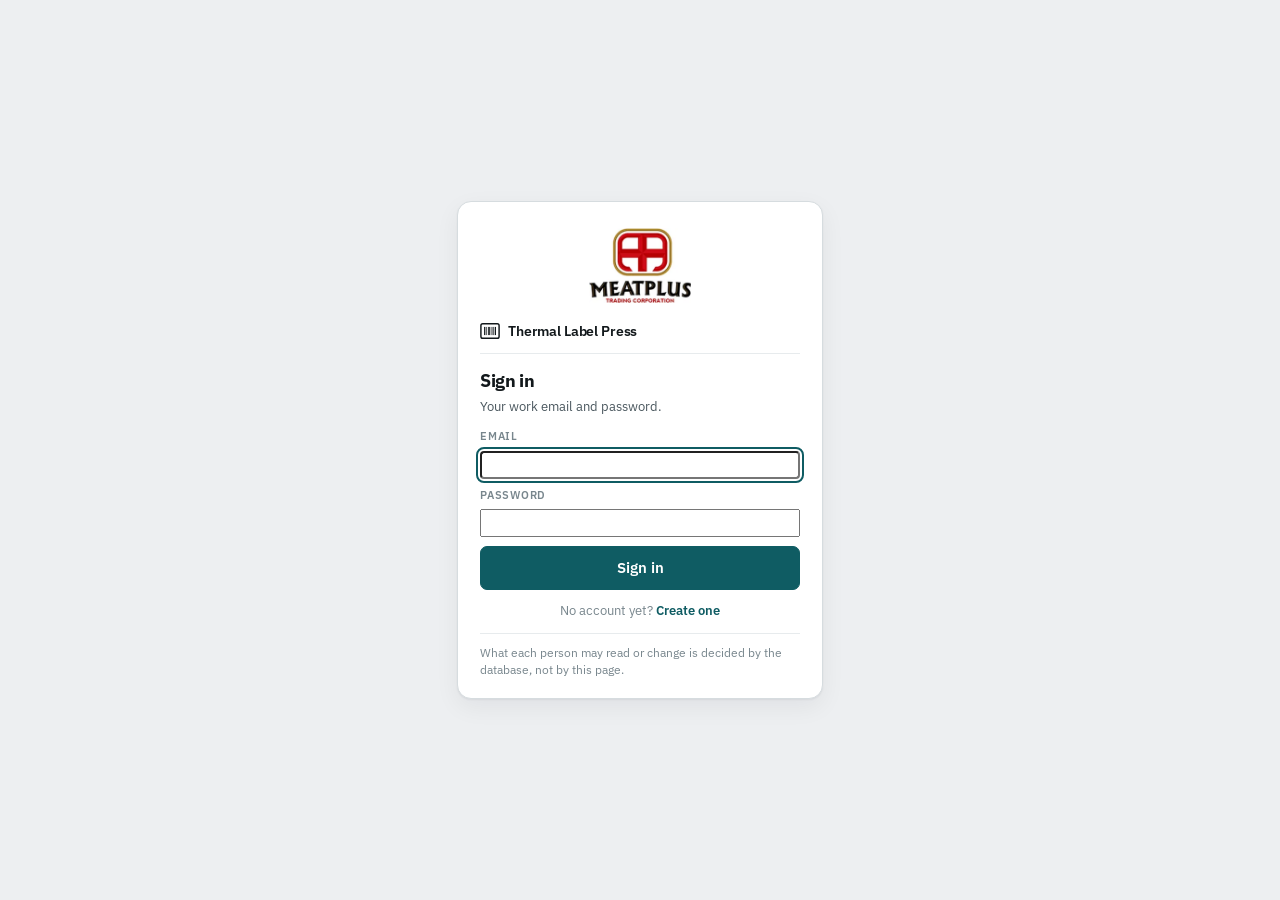
==== index.html @ 245c42df "Add GS1-128, EAN-13, EAN-8, UPC-A, ITF-14 and a GS1 Digital Link QR GS1-128 is the useful one for a " ====
<!doctype html>
<html lang="en">
<head>
<meta charset="utf-8">
<meta name="viewport" content="width=device-width, initial-scale=1">
<title>Thermal Label Press</title>
<meta name="description" content="Customer-based barcode label generator — Code 128, GS1-128, EAN, UPC, ITF-14 and QR — for Zebra and Godex thermal printers.">
<meta name="theme-color" content="#0F5C63">
<link rel="preconnect" href="https://fonts.googleapis.com">
<link rel="preconnect" href="https://fonts.gstatic.com" crossorigin>
<link rel="stylesheet" href="https://fonts.googleapis.com/css2?family=Courier+Prime:wght@700&family=IBM+Plex+Mono:wght@400;500;600;700&family=IBM+Plex+Sans:wght@400;500;600;700&display=swap">
<link rel="stylesheet" href="styles.css">
<link rel="icon" href="data:image/svg+xml,%3Csvg xmlns='http://www.w3.org/2000/svg' viewBox='0 0 22 22'%3E%3Crect width='22' height='22' rx='4' fill='%230F5C63'/%3E%3Cg fill='white'%3E%3Crect x='4.5' y='5' width='1.6' height='12'/%3E%3Crect x='7.2' y='5' width='0.9' height='12'/%3E%3Crect x='9.2' y='5' width='2' height='12'/%3E%3Crect x='12.2' y='5' width='0.9' height='12'/%3E%3Crect x='14.2' y='5' width='1.3' height='12'/%3E%3Crect x='16.6' y='5' width='1.6' height='12'/%3E%3C/g%3E%3C/svg%3E">
</head>
<body class="locked">
<header class="bar">
  <div class="brand">
    <svg width="22" height="22" viewBox="0 0 22 22" aria-hidden="true">
      <rect x="1" y="3" width="20" height="16" rx="2" fill="none" stroke="currentColor" stroke-width="1.6"/>
      <g fill="currentColor">
        <rect x="4.5" y="6.5" width="1.4" height="9"/><rect x="7" y="6.5" width="0.8" height="9"/>
        <rect x="9" y="6.5" width="1.8" height="9"/><rect x="11.8" y="6.5" width="0.8" height="9"/>
        <rect x="13.8" y="6.5" width="1.2" height="9"/><rect x="16.2" y="6.5" width="1.4" height="9"/>
      </g>
    </svg>
    <span>Thermal Label Press</span>
    <span class="sub">Code 128 · GS1 · QR</span>
  </div>
  <nav class="tabs" role="tablist">
    <button role="tab" aria-selected="true" data-tab="print">Print</button>
    <button role="tab" aria-selected="false" data-tab="products">Products <span class="badge" id="pend-prod" hidden></span></button>
    <button role="tab" aria-selected="false" data-tab="customers">Customers <span class="badge" id="pend-cust" hidden></span></button>
    <button role="tab" aria-selected="false" data-tab="log">Print log</button>
    <button role="tab" aria-selected="false" data-tab="setup" data-admin="1">Label setup</button>
    <button role="tab" aria-selected="false" data-tab="users" data-admin="1">Users</button>
  </nav>
  <div class="who" id="who">
    <span class="whoName" id="who-name"></span>
    <span class="chip" id="who-role"></span>
    <button class="btn ghost tiny" id="b-refresh" title="Reload from the database">Refresh</button>
    <button class="btn ghost tiny" id="b-lock" title="Lock the station">Lock</button>
    <button class="btn ghost tiny" id="b-signout">Sign out</button>
  </div>
</header>

<!-- ============ SIGN IN ============ -->
<div id="gate" hidden>
  <div class="gateCard">
    <div class="gateLogo"><img src="meatplus.webp" alt="Meatplus Trading Corporation" width="220" height="162"></div>
    <div class="gateBrand">
      <svg width="26" height="26" viewBox="0 0 22 22" aria-hidden="true">
        <rect x="1" y="3" width="20" height="16" rx="2" fill="none" stroke="currentColor" stroke-width="1.6"/>
        <g fill="currentColor">
          <rect x="4.5" y="6.5" width="1.4" height="9"/><rect x="7" y="6.5" width="0.8" height="9"/>
          <rect x="9" y="6.5" width="1.8" height="9"/><rect x="11.8" y="6.5" width="0.8" height="9"/>
          <rect x="13.8" y="6.5" width="1.2" height="9"/><rect x="16.2" y="6.5" width="1.4" height="9"/>
        </g>
      </svg>
      <span>Thermal Label Press</span>
    </div>

    <form id="login-panel" hidden autocomplete="on">
      <h1>Sign in</h1>
      <p class="gateNote">Your work email and password.</p>
      <div class="field"><label for="li-email">Email</label><input type="email" id="li-email" autocomplete="username" required></div>
      <div class="field"><label for="li-pass">Password</label><input type="password" id="li-pass" autocomplete="current-password" required></div>
      <div class="gateMsg" id="li-msg"></div>
      <button class="btn primary wide" type="submit">Sign in</button>
      <p class="gateSwap">No account yet? <a href="#" data-gate="signup">Create one</a></p>
    </form>

    <form id="signup-panel" hidden autocomplete="on">
      <h1>Create your account</h1>
      <p class="gateNote">Your name goes on every label run you print.</p>
      <div class="field"><label for="su-name">Your name</label><input type="text" id="su-name" autocomplete="name" required></div>
      <div class="field"><label for="su-email">Work email</label><input type="email" id="su-email" autocomplete="username" required></div>
      <div class="field"><label for="su-pass">Password</label><input type="password" id="su-pass" autocomplete="new-password" required></div>
      <div class="field"><label for="su-pass2">Repeat it</label><input type="password" id="su-pass2" autocomplete="new-password" required></div>
      <div class="gateMsg" id="su-msg"></div>
      <button class="btn primary wide" type="submit">Create account</button>
      <p class="gateSwap">Already have one? <a href="#" data-gate="login">Sign in</a></p>
    </form>

    <div id="pending-panel" hidden>
      <h1>Waiting for approval</h1>
      <p class="gateNote">You are signed in as <b id="pending-who"></b>, but no role has been set yet.
        Ask an administrator to give you one on the Users tab.</p>
      <button class="btn wide" id="b-pending-out">Sign out</button>
    </div>

    <p class="gateFoot">What each person may read or change is decided by the database, not by this page.</p>
  </div>
</div>

<main class="wrap">

<!-- ============ PRINT ============ -->
<section class="panel on" id="p-print">
<div class="split">

  <div>
    <div class="card">
      <h2>Label content</h2>
      <div class="body">
        <div class="grid2">
          <div class="field span2">
            <label for="f-cust">Customer</label>
            <div class="custRow"><select id="f-cust"></select><span id="f-cust-mark"></span></div>
            <span class="hint">Every product belongs to a customer. Choosing one narrows the product list and is recorded in the print log — customer details never appear on the label.</span>
          </div>
          <div class="field span2">
            <label for="f-pick">Product</label>
            <select id="f-pick"></select>
            <span class="hint">Pick a saved product to fill the name, size and barcode. Choose “Custom entry” to type a one-off label.</span>
          </div>
          <div class="field span2">
            <label for="f-name">Product name</label>
            <input type="text" id="f-name" placeholder="AllJoy Chicken Liver">
          </div>
          <div class="field">
            <label for="f-size">Pack size</label>
            <input type="text" id="f-size" placeholder="250g">
          </div>
          <div class="field">
            <label for="f-code">Barcode number</label>
            <input type="text" id="f-code" class="mono" placeholder="39012472" inputmode="numeric">
          </div>
          <div class="field">
            <label for="f-sym">Code type</label>
            <select id="f-sym">
              <optgroup label="Bars">
                <option value="c128">Code 128 — the bars on the sample label</option>
                <option value="gs1128">GS1-128 — Code 128 carrying the dates and batch</option>
                <option value="ean13">EAN-13 — retail checkout</option>
                <option value="ean8">EAN-8 — retail checkout, small packs</option>
                <option value="upca">UPC-A — retail checkout, North America</option>
                <option value="itf14">ITF-14 — shipping cartons</option>
              </optgroup>
              <optgroup label="Square">
                <option value="qr">QR Code — a square, readable by phone</option>
                <option value="qrdl">QR Code · GS1 Digital Link — ready for 2D at the till</option>
              </optgroup>
            </select>
            <span class="hint">All of them carry the same number.<span data-admin="1"> Remembered against the customer selected above.</span><span data-op="1"> Used for this run; an administrator sets what a customer normally gets.</span></span>
          </div>
          <div class="field" id="fld-batch">
            <label for="f-batch">Batch or lot <span class="opt">optional</span></label>
            <input type="text" id="f-batch" class="mono" placeholder="L2608A" maxlength="20">
            <span class="hint">Goes into the barcode as (10) alongside the dates, so a scan captures it. Not printed as text.</span>
          </div>
          <div class="field">
            <label for="f-pd">Production date</label>
            <input type="date" id="f-pd">
            <div class="row"><button class="btn tiny" data-pd="today">Today</button></div>
          </div>
          <div class="field">
            <label for="f-ed">Expiry date</label>
            <input type="date" id="f-ed">
            <div class="row">
              <button class="btn tiny" data-shelf="3">+3 mo</button>
              <button class="btn tiny" data-shelf="6">+6 mo</button>
              <button class="btn tiny" data-shelf="12">+1 yr</button>
              <button class="btn tiny" data-shelf="24">+2 yr</button>
            </div>
          </div>
          <div class="field">
            <label for="f-copies">Copies</label>
            <input type="number" id="f-copies" value="1" min="1" max="500" class="mono">
          </div>
          <div class="field">
            <span class="lbl">Catalog</span>
            <button class="btn" id="b-save">Save to products</button>
          </div>
        </div>
      </div>
    </div>

    <div class="card">
      <h2>Print queue <span class="count" id="q-count">0 labels</span></h2>
      <div id="q-list"><div class="empty">Nothing queued. Add labels here to print several products in one run.</div></div>
      <div class="body row" style="border-top:1px solid var(--line-2)">
        <button class="btn primary" id="b-printq">Print queue</button>
        <button class="btn" id="b-addq">Add current label</button>
        <button class="btn ghost danger" id="b-clearq">Clear</button>
      </div>
    </div>

    <div class="card">
      <h2>Printer command · ZPL</h2>
      <div class="body">
        <pre class="zpl" id="zpl"></pre>
        <div class="row" style="margin-top:12px">
          <button class="btn" id="b-copyzpl">Copy ZPL</button>
          <button class="btn" id="b-dlzpl">Download .zpl</button>
          <span class="hint">Send straight to a Zebra printer (or a Godex model running ZPL emulation) — no driver, no browser margins.
            The file is ready to send with Zebra Setup Utilities, <span class="mono">copy /b</span> to a shared printer, or port 9100.</span>
        </div>
      </div>
    </div>
  </div>

  <div class="previewWrap">
    <div class="card">
      <h2>Preview <span class="count" id="pv-scale"></span></h2>
      <div class="stage" id="stage"><div class="stageInner" id="stageInner"></div></div>
      <div class="specs" id="specs"></div>
      <div id="carries"></div>
      <div id="flags"></div>
      <div class="body row" style="padding-top:4px">
        <button class="btn primary" id="b-print">Print label</button>
        <button class="btn" id="b-zoom">Zoom</button>
      </div>
    </div>
  </div>

</div>
</section>

<!-- ============ PRODUCTS ============ -->
<section class="panel" id="p-products">
  <div class="card">
    <h2 id="prod-title">Add a product</h2>
    <div class="body">
      <div class="grid3">
        <div class="field"><label for="n-name">Product name</label><input type="text" id="n-name" placeholder="AllJoy Beef Tapa"></div>
        <div class="field"><label for="n-size">Pack size</label><input type="text" id="n-size" placeholder="500g"></div>
        <div class="field"><label for="n-code">Barcode number</label><input type="text" id="n-code" class="mono" placeholder="39012473"></div>
        <div class="field" style="grid-column:span 2"><label for="n-cust">Customer</label><select id="n-cust"></select></div>
      </div>
      <div class="row" style="margin-top:14px">
        <button class="btn primary" id="b-add">Add product</button>
        <button class="btn ghost" id="b-pcancel" style="display:none">Cancel</button>
        <span class="hint" id="add-msg"></span>
        <span class="hint" data-op="1">New products are sent to an administrator for approval before they can be printed.</span>
      </div>
    </div>
  </div>

  <div class="card">
    <h2>Saved products <span class="count" id="cat-count"></span></h2>
    <div id="cat-warn"></div>
    <div class="tblWrap">
      <table>
        <thead><tr><th>Product</th><th>Size</th><th>Barcode</th><th>Customer</th><th></th></tr></thead>
        <tbody id="cat-body"></tbody>
      </table>
    </div>
    <div class="body row" style="border-top:1px solid var(--line-2)">
      <button class="btn" id="b-export">Export CSV</button>
      <button class="btn" id="b-import" data-admin="1">Import CSV</button>
      <input type="file" id="f-file" accept=".csv,text/csv" style="display:none">
      <span class="hint">Columns: name, size, code, customer. Import adds new codes and updates matching ones; either “customer” or “company” works as the column name. This is how you bring across the CSVs exported from the offline label station.</span>
    </div>
  </div>
</section>

<!-- ============ CUSTOMERS ============ -->
<section class="panel" id="p-customers">
  <div class="card">
    <h2 id="cus-title">Add a customer</h2>
    <div class="body">
      <div class="grid3">
        <div class="field"><label for="c-name">Customer name</label><input type="text" id="c-name" placeholder="AllJoy Foods"></div>
        <div class="field"><label for="c-code">Customer code</label><input type="text" id="c-code" class="mono" placeholder="ALLJOY"></div>
        <div class="field"><label for="c-contact">Contact person</label><input type="text" id="c-contact" placeholder="Ms. Rivera · 0917 000 0000"></div>
        <div class="field" style="grid-column:span 2"><label for="c-addr">Address</label><input type="text" id="c-addr" placeholder="Quezon City"></div>
        <div class="field"><label for="c-notes">Notes</label><input type="text" id="c-notes" placeholder="Deliveries Tue &amp; Fri"></div>
        <div class="field"><label>Logo</label>
          <div class="logoPick">
            <span class="logoBox" id="c-logo-box"><span class="logoNone">none</span></span>
            <button class="btn tiny" id="b-clogo" type="button">Choose…</button>
            <button class="btn tiny ghost danger" id="b-clogo-x" type="button" style="display:none">Remove</button>
            <input type="file" id="c-logo-file" accept="image/*" style="display:none">
          </div>
        </div>
        <div class="field"><label for="c-w">Label width (mm)</label><input type="number" id="c-w" class="mono" step="0.5" min="20" placeholder="house default"></div>
        <div class="field"><label for="c-h">Label height (mm)</label><input type="number" id="c-h" class="mono" step="0.5" min="15" placeholder="house default"></div>
        <div class="field" style="display:flex;justify-content:flex-end">
          <span class="hint">Leave the size blank to follow the house default. Setting it gives this customer its own stock, sized to fit automatically — fine-tune it any time on the Label setup tab.</span>
        </div>
      </div>
      <div class="row" style="margin-top:14px">
        <button class="btn primary" id="b-cadd">Add customer</button>
        <button class="btn ghost" id="b-ccancel" style="display:none">Cancel</button>
        <span class="hint" id="cus-msg"></span>
        <span class="hint" data-op="1">New customers are sent to an administrator for approval before they can be used.</span>
      </div>
    </div>
  </div>

  <div class="card">
    <h2>Customers <span class="count" id="cus-count"></span></h2>
    <div class="tblWrap">
      <table>
        <thead><tr><th>Customer</th><th>Code</th><th>Label stock</th><th>Contact</th><th>Address</th><th>Notes</th><th>Products</th><th></th></tr></thead>
        <tbody id="cus-body"></tbody>
      </table>
    </div>
    <div class="body row" style="border-top:1px solid var(--line-2)">
      <button class="btn" id="b-cexport">Export CSV</button>
      <button class="btn" id="b-cimport" data-admin="1">Import CSV</button>
      <input type="file" id="c-file" accept=".csv,text/csv" style="display:none">
      <span class="hint">Columns: name, code, contact, address, notes. Logos are not part of the CSV — set those here.</span>
    </div>
  </div>
</section>

<!-- ============ USERS ============ -->
<section class="panel" id="p-users">
  <div class="card">
    <h2 id="usr-title">Add a user</h2>
    <div class="body">
      <div class="grid3">
        <div class="field"><label for="u-name">Name</label><input type="text" id="u-name" autocomplete="off" placeholder="Rosa dela Cruz"></div>
        <div class="field"><label for="u-user">Username</label><input type="text" id="u-user" autocomplete="off" placeholder="rosa.delacruz@meatplus.ph"></div>
        <div class="field"><label for="u-role">Role</label>
          <select id="u-role">
            <option value="operator">Operator — print and view the log</option>
            <option value="admin">Administrator — everything</option>
          </select>
        </div>
        <div class="field"><label for="u-pin">PIN or password</label><input type="password" id="u-pin" autocomplete="new-password"></div>
        <div class="field"><label for="u-pin2">Repeat it</label><input type="password" id="u-pin2" autocomplete="new-password"></div>
      </div>
      <div class="row" style="margin-top:14px">
        <button class="btn primary" id="b-uadd">Add user</button>
        <button class="btn ghost" id="b-ucancel" style="display:none">Cancel</button>
        <span class="hint" id="usr-msg"></span>
      </div>
    </div>
  </div>

  <div class="card">
    <h2>Users <span class="count" id="usr-count"></span></h2>
    <div class="tblWrap">
      <table>
        <thead><tr><th>Name</th><th>Username</th><th>Role</th><th>Last signed in</th><th></th></tr></thead>
        <tbody id="usr-body"></tbody>
      </table>
    </div>
    <div class="body" style="border-top:1px solid var(--line-2)">
      <div class="flag ok"><span class="ic">▣</span><span>Accounts are real logins in your Supabase project and what each
        role may read or change is enforced by the database, not by this page — so the rules hold however the page is
        opened. Passwords are set through a server-side function that checks you are an administrator first; the key
        that can create a login is never sent to this browser.</span></div>
      <div class="flag warn" style="margin-top:10px"><span class="ic">△</span><span>This project's logins are shared with
        the other Meatplus apps. <b>Delete</b> here removes access to the label app only — it does not delete the
        person's login, so they keep working in those. If the username already has a login, adding it here gives that
        person label access instead of making a second account; leave the password blank to keep theirs as it is.</span></div>
      <div class="row" style="margin-top:14px">
        <button class="btn" id="b-uexport">Export users CSV</button>
        <span class="hint">Names, usernames and roles only — passwords are never exported.</span>
      </div>
    </div>
  </div>
</section>

<!-- ============ PRINT LOG ============ -->
<section class="panel" id="p-log">
  <div class="card">
    <h2>Print log <span class="count" id="log-count"></span></h2>
    <div class="tblWrap">
      <table>
        <thead><tr><th>When</th><th>By</th><th>Customer</th><th>Product</th><th>Size</th><th>Barcode</th><th>Dates</th><th>Labels</th></tr></thead>
        <tbody id="log-body"></tbody>
      </table>
    </div>
    <div class="body row" style="border-top:1px solid var(--line-2)">
      <button class="btn" id="b-lexport">Export CSV</button>
      <button class="btn ghost danger" id="b-lclear" data-admin="1">Clear log</button>
      <span class="hint">Every print run is recorded here — the last 2,000 runs are kept.</span>
    </div>
  </div>
</section>

<!-- ============ SETUP ============ -->
<section class="panel" id="p-setup">
  <div class="split">
    <div>
      <div class="card">
        <h2>Label stock</h2>
        <div id="scope" style="padding:14px 18px 0"></div>
        <div class="body">
          <div class="grid3">
            <div class="field" style="grid-column:span 3">
              <label for="s-scope">Whose labels are you setting up?</label>
              <select id="s-scope"></select>
              <span class="hint">Everything on this tab belongs to the company chosen here. This is the same choice as the customer on the Print tab.</span>
            </div>
            <div class="field span2" style="grid-column:span 3">
              <label for="s-preset">Size preset</label>
              <select id="s-preset">
                <option value="50x30">50 × 30 mm  (2.0 × 1.2 in)</option>
                <option value="50x25">50 × 25 mm  (2.0 × 1.0 in)</option>
                <option value="57x32">57 × 32 mm</option>
                <option value="60x40">60 × 40 mm</option>
                <option value="40x30">40 × 30 mm</option>
                <option value="76x51">76 × 51 mm  (3.0 × 2.0 in)</option>
                <option value="100x50">100 × 50 mm (4.0 × 2.0 in)</option>
                <option value="custom">Custom…</option>
              </select>
            </div>
            <div class="field"><label for="s-w">Width (mm)</label><input type="number" id="s-w" class="mono" step="0.5" min="20"></div>
            <div class="field"><label for="s-h">Height (mm)</label><input type="number" id="s-h" class="mono" step="0.5" min="15"></div>
            <div class="field"><label for="s-pad">Margin (mm)</label><input type="number" id="s-pad" class="mono" step="0.5" min="0"></div>
            <div class="field"><label for="s-dpi">Printer resolution</label>
              <select id="s-dpi"><option value="203">203 dpi (8 dots/mm)</option><option value="300">300 dpi (12 dots/mm)</option><option value="600">600 dpi (24 dots/mm)</option></select>
            </div>
            <div class="field"><label for="s-dark">Darkness (ZPL)</label><input type="number" id="s-dark" class="mono" min="0" max="30" step="1"></div>
            <div class="field"><label for="s-speed">Print speed (ips)</label><input type="number" id="s-speed" class="mono" min="2" max="12" step="1"></div>
          </div>
        </div>
      </div>

      <div class="card">
        <h2>Code measurement</h2>
        <div class="body">
          <div class="grid3">
            <div class="field" style="grid-column:span 3">
              <label for="s-sym">Code type</label>
              <select id="s-sym">
                <option value="c128">Code 128 — the bars on the sample label</option>
                <option value="qr">QR Code — a square, readable by phone</option>
              </select>
            </div>
            <div class="field" id="fld-barmode" style="grid-column:span 3">
              <label for="s-barmode">Sizing method</label>
              <select id="s-barmode">
                <option value="width">Set the barcode size — bars adjust to fit</option>
                <option value="module">Set the module width — barcode grows with longer numbers</option>
              </select>
            </div>
            <div class="field" id="fld-barw"><label for="s-barw">Barcode width (mm)</label><input type="number" id="s-barw" class="mono" step="0.5" min="10"></div>
            <div class="field" id="fld-bar"><label for="s-bar">Barcode height (mm)</label><input type="number" id="s-bar" class="mono" step="0.5" min="3"></div>
            <div class="field" id="fld-mod"><label for="s-mod">Module width (mm)</label><input type="number" id="s-mod" class="mono" step="0.01" min="0.15"></div>
            <div class="field" id="fld-qrmm"><label for="s-qrmm">QR size (mm)</label><input type="number" id="s-qrmm" class="mono" step="0.5" min="4"></div>
            <div class="field" id="fld-qrec">
              <label for="s-qrec">QR error correction</label>
              <select id="s-qrec">
                <option value="L">L — smallest code, least tolerant</option>
                <option value="M">M — the usual choice</option>
                <option value="Q">Q — tolerates a smudged label</option>
                <option value="H">H — most tolerant, largest code</option>
              </select>
            </div>
            <div class="field" id="fld-dlbase" style="grid-column:span 3">
              <label for="s-dlbase">Digital Link address</label>
              <input type="text" id="s-dlbase" class="mono" placeholder="https://id.gs1.org">
              <span class="hint">Where the QR points. GS1's own resolver works out of the box; change it to your own domain when you have a page to send people to.</span>
            </div>
            <div class="field" id="fld-suffix" style="grid-column:span 3">
              <label for="s-suffix">What the scanner types after the number</label>
              <select id="s-suffix">
                <option value="lf">Enter — line feed (matches the sample label)</option>
                <option value="cr">Enter — carriage return</option>
                <option value="crlf">Enter — carriage return + line feed</option>
                <option value="tab">Tab</option>
                <option value="">Nothing — just the number</option>
              </select>
            </div>
          </div>
          <div class="row" style="margin-top:14px">
            <span class="hint" id="bar-readout"></span>
          </div>
        </div>
      </div>

      <div class="card">
        <h2>Typography</h2>
        <div class="body">
          <div class="grid3">
            <div class="field"><label for="s-title">Name size (mm)</label><input type="number" id="s-title" class="mono" step="0.1" min="1"></div>
            <div class="field"><label for="s-date">Date size (mm)</label><input type="number" id="s-date" class="mono" step="0.1" min="1"></div>
            <div class="field"><label for="s-num">Number size (mm)</label><input type="number" id="s-num" class="mono" step="0.1" min="1"></div>
            <div class="field"><label for="s-fmt">Date format</label>
              <select id="s-fmt">
                <option value="mdy">Aug 20,2026</option>
                <option value="dmy">20 Aug 2026</option>
                <option value="iso">2026-08-20</option>
                <option value="slash">08/20/2026</option>
              </select>
            </div>
            <div class="field"><label for="s-pdl">“Produced” label</label><input type="text" id="s-pdl"></div>
            <div class="field"><label for="s-edl">“Expires” label</label><input type="text" id="s-edl"></div>
            <div class="field"><label for="s-shownum">Number under bars</label>
              <select id="s-shownum"><option value="1">Show</option><option value="0">Hide</option></select>
            </div>
          </div>
          <div class="row" style="margin-top:16px">
            <button class="btn" id="b-fit">Auto-fit to stock</button>
            <button class="btn ghost" id="b-reset">Reset to defaults</button>
            <span class="hint">Auto-fit sizes the text and bars to fill the current label.</span>
          </div>
        </div>
      </div>
    </div>

    <div class="previewWrap">
      <div class="card">
        <h2>Live preview</h2>
        <div class="stage" id="stage2"><div class="stageInner" id="stageInner2"></div></div>
        <div class="specs" id="specs2"></div>
        <div id="carries2"></div>
        <div id="flags2" style="padding-top:12px"></div>
      </div>
      <div class="card">
        <h2>Printing notes</h2>
        <div class="body" style="font-size:14px;color:var(--ink-2);display:flex;flex-direction:column;gap:10px">
          <p style="margin:0"><b style="color:var(--ink)">Browser printing.</b> In the print dialog choose your Zebra or Godex driver, set paper to the same size as above, scale to 100% (not “fit to page”), and turn margins off. The page size is already embedded in the label.</p>
          <p style="margin:0"><b style="color:var(--ink)">Direct ZPL.</b> Copying the ZPL and sending it to the printer’s port skips the driver entirely and gives the sharpest bars, because the printer renders them at exact dot boundaries. The layout matches, but the text comes out in the printer’s own built-in font — print through the driver when you want the typewriter face of the sample label.</p>
          <p style="margin:0"><b style="color:var(--ink)">Scan quality.</b> Keep the module width at or above 0.25 mm and the barcode at least 8 mm tall. The module width is the width of the thinnest bar: widen the barcode to raise it, and remember that a longer barcode number divides the same width into more bars. Anything thinner than one printer dot cannot print cleanly and will fail to scan.</p>
        </div>
      </div>
    </div>
  </div>
</section>

</main>

<div id="sheet"></div>
<div class="toast" id="toast"></div>

<script src="config.js"></script>
<script src="supabase-lite.js"></script>
<script src="js/qr.js"></script>
<script src="js/linear.js"></script>
<script src="js/core.js"></script>
<script src="js/label.js"></script>
<script src="js/lists.js"></script>
<script src="js/setup.js"></script>
<script src="js/wiring.js"></script>
</body>
</html>
---- styles.css ----
:root{
  --ground:#EDEFF1;
  --surface:#FFFFFF;
  --surface-2:#F5F7F8;
  --ink:#12181B;
  --ink-2:#4A575E;
  --ink-3:#78868D;
  --line:#D6DCDF;
  --line-2:#E7EBED;
  --accent:#0F5C63;
  --accent-ink:#FFFFFF;
  --accent-soft:#DCEBEC;
  --warn:#8A5A0B;
  --warn-soft:#FBEED6;
  --bad:#9E2F26;
  --bad-soft:#F8E3E1;
  --good:#2C6A4B;
  --shadow:0 1px 2px rgba(18,24,27,.06), 0 8px 24px rgba(18,24,27,.06);
  --r:10px;
  --sans:"IBM Plex Sans", "Segoe UI", system-ui, -apple-system, sans-serif;
  --mono:"IBM Plex Mono", "SFMono-Regular", Consolas, "Liberation Mono", monospace;
  /* the label's own faces — the typewriter face of the printout, and the
     grotesque the barcode's number is set in */
  --label-mono:"Courier New", "Courier Prime", "Nimbus Mono PS", Courier, monospace;
  --label-num:Arial, "Helvetica Neue", Helvetica, "Liberation Sans", sans-serif;
}
@media (prefers-color-scheme: dark){
  :root:not([data-theme="light"]){
    --ground:#0E1416;
    --surface:#161E21;
    --surface-2:#1C262A;
    --ink:#E8EDEE;
    --ink-2:#A8B5BA;
    --ink-3:#7C8B91;
    --line:#2A363B;
    --line-2:#222D31;
    --accent:#4FB3B8;
    --accent-ink:#062224;
    --accent-soft:#163537;
    --warn:#E0B269;
    --warn-soft:#33280F;
    --bad:#E58A80;
    --bad-soft:#361B18;
    --good:#77C79B;
    --shadow:0 1px 2px rgba(0,0,0,.4), 0 10px 28px rgba(0,0,0,.35);
  }
}
:root[data-theme="dark"]{
  --ground:#0E1416;
  --surface:#161E21;
  --surface-2:#1C262A;
  --ink:#E8EDEE;
  --ink-2:#A8B5BA;
  --ink-3:#7C8B91;
  --line:#2A363B;
  --line-2:#222D31;
  --accent:#4FB3B8;
  --accent-ink:#062224;
  --accent-soft:#163537;
  --warn:#E0B269;
  --warn-soft:#33280F;
  --bad:#E58A80;
  --bad-soft:#361B18;
  --good:#77C79B;
  --shadow:0 1px 2px rgba(0,0,0,.4), 0 10px 28px rgba(0,0,0,.35);
}

*{box-sizing:border-box}
body{
  margin:0;
  background:var(--ground);
  color:var(--ink);
  font-family:var(--sans);
  font-size:15px;
  line-height:1.45;
  -webkit-font-smoothing:antialiased;
}
button,input,select,textarea{font:inherit;color:inherit}
:focus-visible{outline:2px solid var(--accent);outline-offset:2px;border-radius:4px}

/* ---------- top bar ---------- */
.bar{
  position:sticky;top:0;z-index:30;
  display:flex;align-items:center;gap:20px;flex-wrap:wrap;
  padding:10px 20px;
  background:var(--surface);
  border-bottom:1px solid var(--line);
}
.brand{display:flex;align-items:center;gap:10px;font-weight:600;letter-spacing:-.01em}
.brand svg{display:block}
.brand .sub{
  font-family:var(--mono);font-size:11px;color:var(--ink-3);
  text-transform:uppercase;letter-spacing:.08em;border-left:1px solid var(--line);
  padding-left:10px;margin-left:2px;
}
.tabs{display:flex;gap:2px;margin-left:auto;background:var(--surface-2);padding:3px;border-radius:8px}
.tabs button{
  border:0;background:transparent;padding:6px 14px;border-radius:6px;
  font-size:14px;font-weight:500;color:var(--ink-2);cursor:pointer;
}
.tabs button[aria-selected="true"]{background:var(--accent);color:var(--accent-ink)}
.tabs button:hover:not([aria-selected="true"]){color:var(--ink)}

/* ---------- layout ---------- */
.wrap{max-width:1180px;margin:0 auto;padding:22px 20px 80px}
.panel{display:none}
.panel.on{display:block}
.split{display:grid;grid-template-columns:minmax(0,1fr) minmax(0,420px);gap:22px;align-items:start}
@media (max-width:900px){.split{grid-template-columns:minmax(0,1fr)}}

.card{
  background:var(--surface);border:1px solid var(--line);border-radius:var(--r);
  box-shadow:var(--shadow);
}
.card + .card{margin-top:18px}
.card > h2{
  margin:0;padding:13px 18px;border-bottom:1px solid var(--line-2);
  font-size:12px;font-weight:600;text-transform:uppercase;letter-spacing:.09em;color:var(--ink-3);
  display:flex;align-items:center;gap:10px;
}
.card > h2 .count{font-family:var(--mono);letter-spacing:0;color:var(--ink-2)}
.card .body{padding:18px}

.grid2{display:grid;grid-template-columns:1fr 1fr;gap:14px}
.grid3{display:grid;grid-template-columns:1fr 1fr 1fr;gap:14px}
@media (max-width:620px){.grid2,.grid3{grid-template-columns:1fr}}
.field{display:flex;flex-direction:column;gap:6px;min-width:0}
.field[hidden]{display:none}   /* an author rule outranks the browser's own [hidden] */
.field.span2{grid-column:1/-1}
.field.off{opacity:.5}
.field.off input{cursor:not-allowed}
label,.lbl{
  font-size:11px;font-weight:600;text-transform:uppercase;letter-spacing:.07em;color:var(--ink-3);
}
input[type=text],input[type=date],input[type=number],select,textarea{
  width:100%;padding:9px 11px;background:var(--surface-2);
  border:1px solid var(--line);border-radius:7px;
}
input:hover,select:hover{border-color:var(--ink-3)}
.mono{font-family:var(--mono);font-variant-numeric:tabular-nums}
.hint{font-size:12px;color:var(--ink-3)}
.row{display:flex;gap:8px;flex-wrap:wrap;align-items:center}

/* ---------- buttons ---------- */
.btn{
  display:inline-flex;align-items:center;justify-content:center;gap:7px;
  padding:9px 15px;border-radius:7px;border:1px solid var(--line);
  background:var(--surface-2);color:var(--ink);font-weight:500;cursor:pointer;
  white-space:nowrap;
}
.btn:hover{border-color:var(--ink-3)}
.btn.primary{background:var(--accent);border-color:var(--accent);color:var(--accent-ink);font-weight:600}
.btn.primary:hover{filter:brightness(1.08)}
.btn.ghost{background:transparent;border-color:transparent;color:var(--ink-2);padding:6px 9px}
.btn.ghost:hover{background:var(--surface-2);color:var(--ink)}
.btn.tiny{padding:4px 9px;font-size:12px;font-family:var(--mono)}
.btn.danger{color:var(--bad)}
.btn:disabled{opacity:.45;cursor:not-allowed}

/* ---------- preview ---------- */
.previewWrap{position:sticky;top:74px}
.stage{
  padding:22px;display:flex;justify-content:center;
  background:
    linear-gradient(45deg,var(--surface-2) 25%,transparent 25%,transparent 75%,var(--surface-2) 75%) 0 0/16px 16px,
    linear-gradient(45deg,var(--surface-2) 25%,transparent 25%,transparent 75%,var(--surface-2) 75%) 8px 8px/16px 16px,
    var(--surface);
  border-bottom:1px solid var(--line-2);overflow:auto;
}
.stageInner{position:relative;flex:0 0 auto}
.stageInner > .label{transform-origin:top left}
.specs{
  display:flex;gap:14px;flex-wrap:wrap;padding:11px 18px;
  font-family:var(--mono);font-size:12px;color:var(--ink-2);
  border-bottom:1px solid var(--line-2);
}
.specs b{color:var(--ink);font-weight:600}
.flag{
  margin:0 18px 14px;padding:9px 12px;border-radius:7px;font-size:13px;
  display:flex;gap:9px;align-items:flex-start;
}
.flag.warn{background:var(--warn-soft);color:var(--warn)}
.flag.bad{background:var(--bad-soft);color:var(--bad)}
.flag.ok{background:var(--accent-soft);color:var(--accent)}
.flag .ic{font-family:var(--mono);font-weight:700}

/* the label itself — fixed white media in both themes, it is physical paper */
.label{
  background:#fff;color:#000;
  display:flex;flex-direction:column;align-items:center;justify-content:center;
  font-family:var(--label-mono);font-weight:700;
  overflow:hidden;
  box-shadow:0 0 0 1px rgba(0,0,0,.18);
}
.label .ln{text-align:center;width:100%}
.label .dates{width:100%;text-align:center}
.label svg{display:block}
.label .num{font-family:var(--label-num);line-height:1}

/* ---------- queue ---------- */
.qrow{
  display:flex;align-items:center;gap:12px;padding:10px 18px;border-bottom:1px solid var(--line-2);
}
.qrow:last-child{border-bottom:0}
.qrow .nm{flex:1;min-width:0;overflow:hidden;text-overflow:ellipsis;white-space:nowrap}
.qrow .cd{font-family:var(--mono);font-size:12px;color:var(--ink-3)}
.qtyBox{
  display:inline-flex;align-items:center;gap:1px;padding:2px 6px 2px 8px;border-radius:20px;
  background:var(--accent-soft);color:var(--accent);
}
.qtyX{font-family:var(--mono);font-size:12px;font-weight:600;opacity:.75}
/* The count is typed straight into the chip, so it reads as a label until you use it. */
input.qty{
  width:34px;padding:0 0 0 1px;margin:0;border:0;background:transparent;box-shadow:none;
  font-family:var(--mono);font-size:12px;font-weight:600;color:inherit;text-align:left;
  -moz-appearance:textfield;
}
input.qty::-webkit-outer-spin-button,
input.qty::-webkit-inner-spin-button{-webkit-appearance:none;margin:0}
input.qty:focus{outline:2px solid var(--accent);outline-offset:2px;border-radius:4px}
.qrow:hover input.qty,input.qty:focus{-moz-appearance:number-input}
.qrow:hover input.qty::-webkit-inner-spin-button,
input.qty:focus::-webkit-inner-spin-button{-webkit-appearance:inner-spin-button;opacity:.7}
.empty{padding:26px 18px;text-align:center;color:var(--ink-3);font-size:14px}

/* ---------- table ---------- */
.tblWrap{overflow-x:auto}
table{border-collapse:collapse;width:100%;font-size:14px}
th{
  text-align:left;padding:9px 14px;font-size:11px;text-transform:uppercase;letter-spacing:.07em;
  color:var(--ink-3);border-bottom:1px solid var(--line);white-space:nowrap;
}
td{padding:9px 14px;border-bottom:1px solid var(--line-2);vertical-align:middle}
tr:last-child td{border-bottom:0}
tbody tr:hover{background:var(--surface-2)}
td.acts{text-align:right;white-space:nowrap}
td select{padding:5px 9px;font-size:13px;min-width:150px}
td select.unset{border-color:var(--warn);background:var(--warn-soft);color:var(--warn);font-weight:600}

pre.zpl{
  margin:0;padding:14px;background:var(--surface-2);border:1px solid var(--line);border-radius:8px;
  font-family:var(--mono);font-size:12px;line-height:1.5;max-height:260px;overflow:auto;white-space:pre;
}
.toast{
  position:fixed;left:50%;bottom:26px;transform:translateX(-50%) translateY(140%);
  background:var(--ink);color:var(--ground);padding:10px 18px;border-radius:24px;
  font-size:14px;font-weight:500;z-index:60;transition:transform .25s ease;box-shadow:var(--shadow);
  visibility:hidden;
}
.toast.up{transform:translateX(-50%) translateY(0);visibility:visible}
@media (prefers-reduced-motion:reduce){.toast{transition:none}}

/* ---------- sign in ---------- */
.who{display:flex;align-items:center;gap:8px;margin-left:14px;padding-left:14px;border-left:1px solid var(--line)}
.whoName{font-size:14px;font-weight:500}
.chip{
  font-family:var(--mono);font-size:11px;font-weight:600;text-transform:uppercase;letter-spacing:.06em;
  padding:2px 8px;border-radius:20px;background:var(--accent-soft);color:var(--accent);
}
body.locked .bar,body.locked .wrap{display:none}
#gate{
  position:fixed;inset:0;z-index:100;display:flex;align-items:center;justify-content:center;
  padding:24px;background:var(--ground);overflow:auto;
}
#gate[hidden],#setup-panel[hidden],#login-panel[hidden]{display:none}
.gateCard{
  width:100%;max-width:366px;background:var(--surface);border:1px solid var(--line);
  border-radius:14px;box-shadow:var(--shadow);padding:20px 22px;
}
.gateBrand{
  display:flex;align-items:center;gap:8px;font-weight:600;font-size:14px;letter-spacing:-.01em;
  padding-bottom:12px;margin-bottom:14px;border-bottom:1px solid var(--line-2);
}
.gateBrand svg{width:20px;height:20px;flex:0 0 20px}
.gateCard h1{margin:0 0 4px;font-size:18px;letter-spacing:-.02em}
.gateNote{margin:0 0 12px;font-size:13px;line-height:1.45;color:var(--ink-2)}
.gateCard .field{margin-bottom:9px}
.chk{display:flex;align-items:center;gap:8px;font-size:13px;color:var(--ink-2);margin:4px 0 14px;cursor:pointer;
  text-transform:none;letter-spacing:0;font-weight:400}
.chk input{width:auto;accent-color:var(--accent)}
.btn.wide{width:100%;padding:10px}
.gateMsg{font-size:12.5px;color:var(--bad);min-height:0;margin:2px 0 8px;line-height:1.4}
.gateSwap{margin:11px 0 0;text-align:center;font-size:12.5px;color:var(--ink-3)}
.gateSwap a{color:var(--accent);font-weight:600;text-decoration:none}
.gateSwap a:hover{text-decoration:underline}
#pending-panel h1{margin-bottom:8px}
td select.rowrole{min-width:210px}
.btn:disabled{opacity:.55;cursor:progress}
.gateFoot{margin:14px 0 0;padding-top:11px;border-top:1px solid var(--line-2);font-size:11.5px;line-height:1.45;color:var(--ink-3)}
@media print{#gate{display:none !important}}

/* ---------- print ---------- */
#sheet{display:none}
@media print{
  body{background:#fff}
  .bar,.wrap,.toast{display:none !important}
  #sheet{display:block}
  #sheet .label{
    box-shadow:none;break-after:page;page-break-after:always;
  }
  #sheet .label:last-child{break-after:auto;page-break-after:auto}
}

/* ---- customer logo ---- */
.logoPick{display:flex;align-items:center;gap:8px}
.logoBox{width:38px;height:38px;flex:0 0 38px;border:1px solid var(--line-2);border-radius:8px;
  background:var(--bg-2);display:flex;align-items:center;justify-content:center;overflow:hidden}
.logoBox img{max-width:100%;max-height:100%;display:block}
.logoNone{font-size:10px;color:var(--ink-3);letter-spacing:.04em}
.coName{display:flex;align-items:center;gap:9px}
.coMark{width:26px;height:26px;flex:0 0 26px;border-radius:6px;object-fit:contain;background:var(--bg-2);
  border:1px solid var(--line-2)}
.pickMark{width:30px;height:30px;flex:0 0 30px;border-radius:7px;object-fit:contain;background:var(--bg-2);
  border:1px solid var(--line-2);margin-left:10px}
.custRow{display:flex;align-items:center}
.custRow select{flex:1 1 auto;min-width:0}

/* ---- company mark on the sign-in card ----
   The logo is artwork on white, so it sits on its own white plate. In the light
   theme that plate is invisible against the card; in the dark theme it keeps the
   black wordmark readable instead of losing it to the background. */
.gateLogo{display:flex;justify-content:center;margin:0 0 12px}
.gateLogo img{width:118px;max-width:55%;height:auto;display:block;
  background:#fff;border-radius:8px;padding:6px 8px;box-sizing:border-box}

/* ---- approval queue ---- */
.badge{
  display:inline-block;min-width:17px;padding:1px 5px;margin-left:5px;border-radius:9px;
  background:var(--warn-soft,#f6e6c8);color:var(--warn-ink,#7a5a12);
  font-family:var(--mono);font-size:10px;font-weight:700;line-height:15px;text-align:center;vertical-align:middle;
}
/* an author rule beats the browser's own [hidden]{display:none}, so say it again */
.badge[hidden]{display:none}
tr.isPending{background:var(--warn-soft,#fdf6e7)}
tr.isPending td{border-color:rgba(0,0,0,.06)}
.pendTag{
  display:inline-block;margin-left:7px;padding:1px 7px;border-radius:20px;
  background:var(--warn-soft,#f6e6c8);color:var(--warn-ink,#7a5a12);
  font-family:var(--mono);font-size:10px;font-weight:700;letter-spacing:.04em;vertical-align:middle;
}
.byline{display:block;font-size:11px;color:var(--ink-3);margin-top:2px}

/* ---- what a code carries ---- */
.carries{
  margin-top:10px;padding:11px 13px;border:1px solid var(--line);border-radius:10px;
  background:var(--card-2,rgba(0,0,0,.02));font-size:12px;line-height:1.5;
}
.carries > b{display:block;font-size:10px;letter-spacing:.08em;text-transform:uppercase;color:var(--ink-3);margin-bottom:5px}
.carries .ai{font-family:var(--mono);color:var(--ink-3)}
.carries .mono{font-family:var(--mono);word-break:break-all}
.opt{font-weight:400;text-transform:none;letter-spacing:0;color:var(--ink-3);font-size:10px}
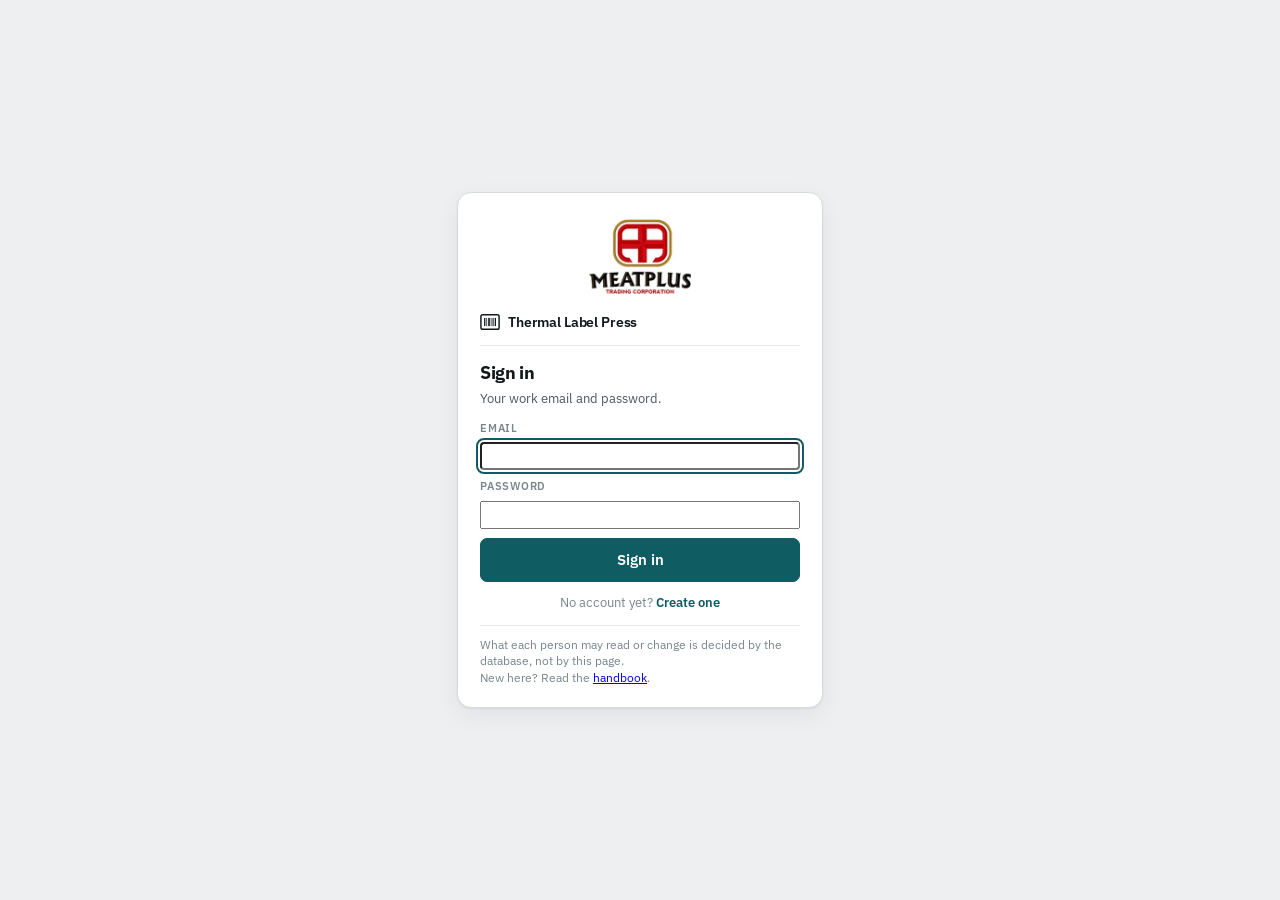
==== commit fcb4aa32: "Ship the handbook with the app A manual nobody can find is not a manual. handbook.html sits beside t" ====
--- a/index.html
+++ b/index.html
@@ -37,6 +37,8 @@
   <div class="who" id="who">
     <span class="whoName" id="who-name"></span>
     <span class="chip" id="who-role"></span>
+    <a class="btn ghost tiny" href="handbook.html" target="_blank" rel="noopener"
+       title="How to use this system — opens in a new tab">Handbook</a>
     <button class="btn ghost tiny" id="b-refresh" title="Reload from the database">Refresh</button>
     <button class="btn ghost tiny" id="b-lock" title="Lock the station">Lock</button>
     <button class="btn ghost tiny" id="b-signout">Sign out</button>
@@ -88,7 +90,8 @@
       <button class="btn wide" id="b-pending-out">Sign out</button>
     </div>
 
-    <p class="gateFoot">What each person may read or change is decided by the database, not by this page.</p>
+    <p class="gateFoot">What each person may read or change is decided by the database, not by this page.<br>
+      New here? Read the <a href="handbook.html" target="_blank" rel="noopener">handbook</a>.</p>
   </div>
 </div>
 
@@ -111,7 +114,7 @@
           <div class="field span2">
             <label for="f-pick">Product</label>
             <select id="f-pick"></select>
-            <span class="hint">Pick a saved product to fill the name, size and barcode. Choose “Custom entry” to type a one-off label.</span>
+            <span class="hint">Each entry shows the name, pack size and barcode number. Choosing one fills all three. Choose “Custom entry” to type a one-off label.</span>
           </div>
           <div class="field span2">
             <label for="f-name">Product name</label>
@@ -125,24 +128,9 @@
             <label for="f-code">Barcode number</label>
             <input type="text" id="f-code" class="mono" placeholder="39012472" inputmode="numeric">
           </div>
-          <div class="field">
-            <label for="f-sym">Code type</label>
-            <select id="f-sym">
-              <optgroup label="Bars">
-                <option value="c128">Code 128 — the bars on the sample label</option>
-                <option value="gs1128">GS1-128 — Code 128 carrying the dates and batch</option>
-                <option value="ean13">EAN-13 — retail checkout</option>
-                <option value="ean8">EAN-8 — retail checkout, small packs</option>
-                <option value="upca">UPC-A — retail checkout, North America</option>
-                <option value="itf14">ITF-14 — shipping cartons</option>
-              </optgroup>
-              <optgroup label="Square">
-                <option value="qr">QR Code — a square, readable by phone</option>
-                <option value="qrdl">QR Code · GS1 Digital Link — ready for 2D at the till</option>
-              </optgroup>
-            </select>
-            <span class="hint">All of them carry the same number.<span data-admin="1"> Remembered against the customer selected above.</span><span data-op="1"> Used for this run; an administrator sets what a customer normally gets.</span></span>
-          </div>
+          <!-- The code type is part of a customer's label stock, not of the run,
+               so it is set once on the Label setup tab rather than offered here
+               where it looks like a per-label choice. -->
           <div class="field" id="fld-batch">
             <label for="f-batch">Batch or lot <span class="opt">optional</span></label>
             <input type="text" id="f-batch" class="mono" placeholder="L2608A" maxlength="20">
@@ -418,10 +406,7 @@
           <div class="grid3">
             <div class="field" style="grid-column:span 3">
               <label for="s-sym">Code type</label>
-              <select id="s-sym">
-                <option value="c128">Code 128 — the bars on the sample label</option>
-                <option value="qr">QR Code — a square, readable by phone</option>
-              </select>
+              <select id="s-sym"></select>
             </div>
             <div class="field" id="fld-barmode" style="grid-column:span 3">
               <label for="s-barmode">Sizing method</label>
--- a/styles.css
+++ b/styles.css
@@ -146,7 +146,7 @@
   display:inline-flex;align-items:center;justify-content:center;gap:7px;
   padding:9px 15px;border-radius:7px;border:1px solid var(--line);
   background:var(--surface-2);color:var(--ink);font-weight:500;cursor:pointer;
-  white-space:nowrap;
+  white-space:nowrap;text-decoration:none;   /* a link styled as a button is still a button */
 }
 .btn:hover{border-color:var(--ink-3)}
 .btn.primary{background:var(--accent);border-color:var(--accent);color:var(--accent-ink);font-weight:600}
